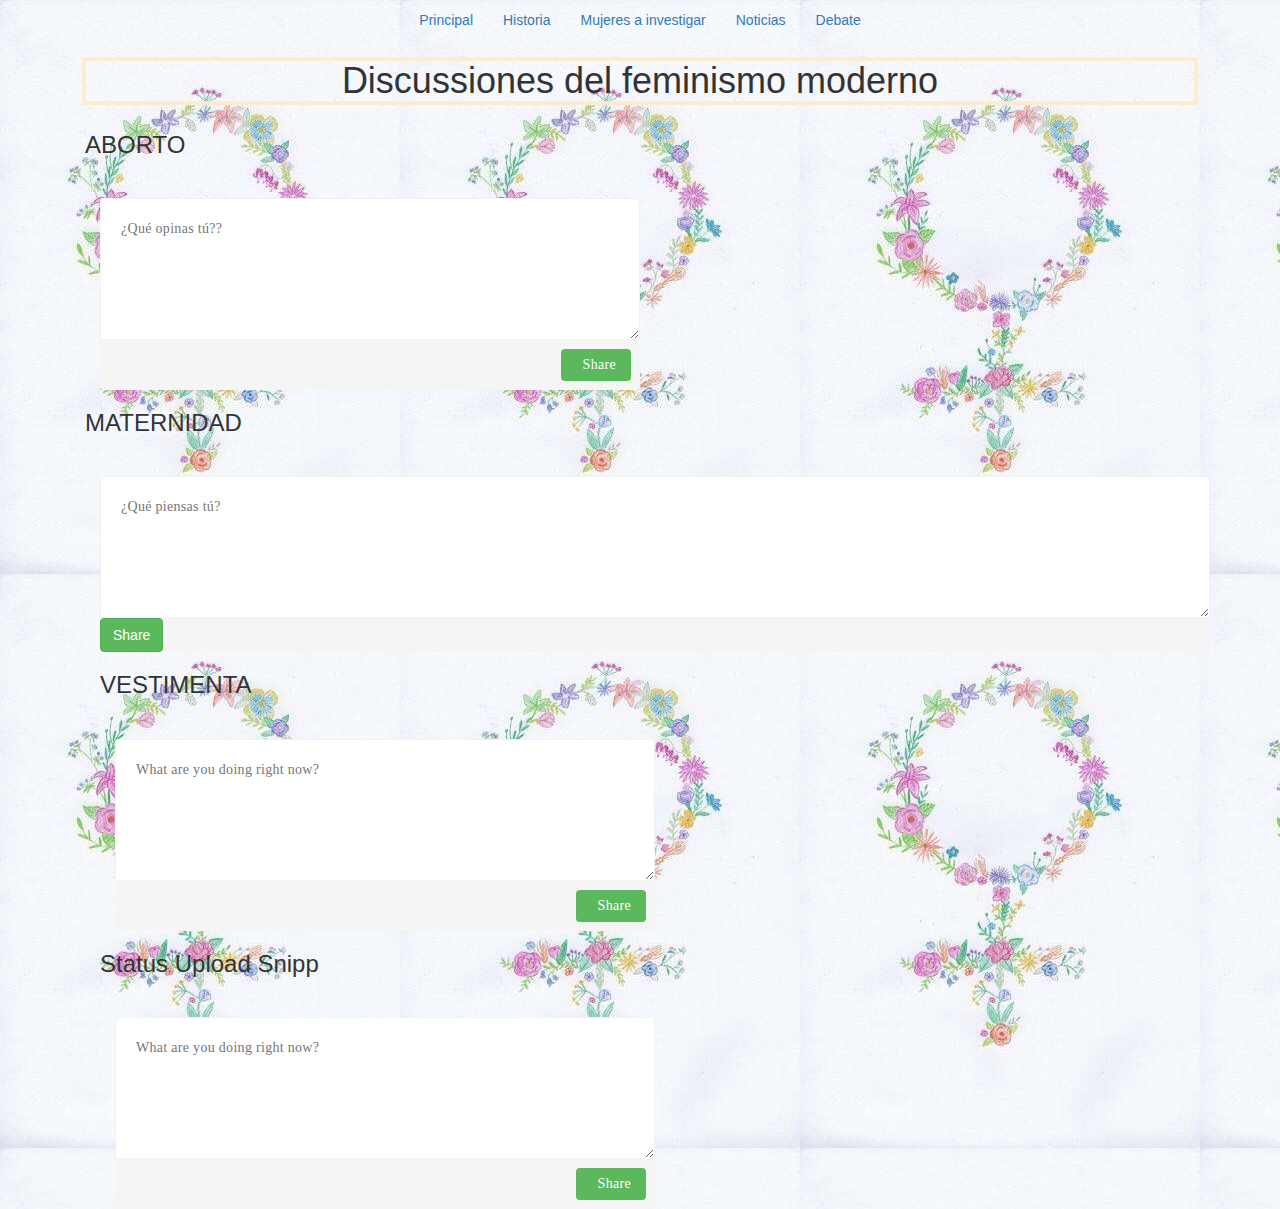
==== debate.html @ 91b27a24 "codelikeagirl" ====
<!doctype html>
<html lang="es">
  <head>

		<link href="//maxcdn.bootstrapcdn.com/bootstrap/3.3.0/css/bootstrap.min.css" rel="stylesheet" id="bootstrap-css">
		<script src="//maxcdn.bootstrapcdn.com/bootstrap/3.3.0/js/bootstrap.min.js"></script>
		<script src="//code.jquery.com/jquery-1.11.1.min.js"></script>
    <!-- Required meta tags -->
    <meta charset="utf-8">
    <meta name="viewport" content="width=device-width, initial-scale=1, shrink-to-fit=no">

    <!-- Bootstrap CSS -->
    <link rel="stylesheet" href="https://stackpath.bootstrapcdn.com/bootstrap/4.3.1/css/bootstrap.min.css" integrity="sha384-ggOyR0iXCbMQv3Xipma34MD+dH/1fQ784/j6cY/iJTQUOhcWr7x9JvoRxT2MZw1T" crossorigin="anonymous">

    <link rel="stylesheet"  href="design.css">
    <title>Feminismo para el siglo XXI</title>
  </head>


  <body>
      
      <div class="container"> 
<div class="row">
    <div class="col-12">
            <ul class="nav justify-content-center">
                    <li class="nav-item">
                        <a class="nav-link active" href="htmlprueba.html">Principal</a>
                    </li>
                    <li class="nav-item">
                        <a class="nav-link" href="historia.html">Historia</a>
                    </li>
                    <li class="nav-item">
                        <a class="nav-link" href="mujeresinteresantes.html">Mujeres a investigar</a>
                    </li>
                    <li class="nav-item">
                            <a class="nav-link" href="noticias.html">Noticias</a>
                        </li>
                    <li class="nav-item">
                            <a class="nav-link" href="debate.html">Debate</a>
                        </li>
                </ul>

    </div>
</div>
        
<h1>Discussiones del feminismo moderno</h1>
<link href="//maxcdn.bootstrapcdn.com/bootstrap/3.3.0/css/bootstrap.min.css" rel="stylesheet" id="bootstrap-css">
<script src="//maxcdn.bootstrapcdn.com/bootstrap/3.3.0/js/bootstrap.min.js"></script>
<script src="//code.jquery.com/jquery-1.11.1.min.js"></script>
<!------ Include the above in your HEAD tag ---------->

<link href="//maxcdn.bootstrapcdn.com/bootstrap/3.3.0/css/bootstrap.min.css" rel="stylesheet" id="bootstrap-css">
<script src="//maxcdn.bootstrapcdn.com/bootstrap/3.3.0/js/bootstrap.min.js"></script>
<script src="//code.jquery.com/jquery-1.11.1.min.js"></script>
<!------ Include the above in your HEAD tag ---------->

 <link rel="stylesheet" href="http://fontawesome.io/assets/font-awesome/css/font-awesome.css">
<div class="container">
	<div class="row">
		<h3>ABORTO</h3>
	</div>
    
    <div class="row">
    
    <div class="col-md-6">
    						<div class="widget-area no-padding blank">
								<div class="status-upload">
									<form>
										<textarea placeholder="¿Qué opinas tú??" ></textarea>
										<ul>
											<li><a title="" data-toggle="tooltip" data-placement="bottom" data-original-title="Audio"><i class="fa fa-music"></i></a></li>
											<li><a title="" data-toggle="tooltip" data-placement="bottom" data-original-title="Video"><i class="fa fa-video-camera"></i></a></li>
											<li><a title="" data-toggle="tooltip" data-placement="bottom" data-original-title="Sound Record"><i class="fa fa-microphone"></i></a></li>
											<li><a title="" data-toggle="tooltip" data-placement="bottom" data-original-title="Picture"><i class="fa fa-picture-o"></i></a></li>
										</ul>
										<button type="submit" class="btn btn-success green"><i class="fa fa-share"></i> Share</button>
									</form>
								</div><!-- Status Upload  -->
							</div><!-- Widget Area -->
						</div>
        
    </div>
</div>





 <link rel="stylesheet" href="http://fontawesome.io/assets/font-awesome/css/font-awesome.css">
<div class="container">
	<div class="row">
		<h3>MATERNIDAD</h3>
	</div>
    
    <div class="row">
    
    <div class="col-12">
    						<div class="widget-area no-padding blank">
								<div class="status-upload">
									<form>
										<textarea placeholder="¿Qué piensas tú?" ></textarea>
										
										<div id="share" button type="submit" class="btn btn-success green"><i class="fa fa-share"></i> Share</button>
									</form>
								</div><!-- Status Upload  -->
							</div><!-- Widget Area -->
						</div>
        
    </div>
</div>
        

<link href="//maxcdn.bootstrapcdn.com/bootstrap/3.3.0/css/bootstrap.min.css" rel="stylesheet" id="bootstrap-css">
<script src="//maxcdn.bootstrapcdn.com/bootstrap/3.3.0/js/bootstrap.min.js"></script>
<script src="//code.jquery.com/jquery-1.11.1.min.js"></script>
<!------ Include the above in your HEAD tag ---------->

<link href="//maxcdn.bootstrapcdn.com/bootstrap/3.3.0/css/bootstrap.min.css" rel="stylesheet" id="bootstrap-css">
<script src="//maxcdn.bootstrapcdn.com/bootstrap/3.3.0/js/bootstrap.min.js"></script>
<script src="//code.jquery.com/jquery-1.11.1.min.js"></script>
<!------ Include the above in your HEAD tag ---------->

 <link rel="stylesheet" href="http://fontawesome.io/assets/font-awesome/css/font-awesome.css">
<div class="container">
	<div class="row">
		<h3>VESTIMENTA</h3>
	</div>
    
    <div class="row">
    
    <div class="col-md-6">
    						<div class="widget-area no-padding blank">
								<div class="status-upload">
									<form>
										<textarea placeholder="What are you doing right now?" ></textarea>
										<ul>
											<li><a title="" data-toggle="tooltip" data-placement="bottom" data-original-title="Audio"><i class="fa fa-music"></i></a></li>
											<li><a title="" data-toggle="tooltip" data-placement="bottom" data-original-title="Video"><i class="fa fa-video-camera"></i></a></li>
											<li><a title="" data-toggle="tooltip" data-placement="bottom" data-original-title="Sound Record"><i class="fa fa-microphone"></i></a></li>
											<li><a title="" data-toggle="tooltip" data-placement="bottom" data-original-title="Picture"><i class="fa fa-picture-o"></i></a></li>
										</ul>
										<button type="submit" class="btn btn-success green"><i class="fa fa-share"></i> Share</button>
									</form>
								</div><!-- Status Upload  -->
							</div><!-- Widget Area -->
						</div>
        
    </div>
</div>
<link href="//maxcdn.bootstrapcdn.com/bootstrap/3.3.0/css/bootstrap.min.css" rel="stylesheet" id="bootstrap-css">
<script src="//maxcdn.bootstrapcdn.com/bootstrap/3.3.0/js/bootstrap.min.js"></script>
<script src="//code.jquery.com/jquery-1.11.1.min.js"></script>
<!------ Include the above in your HEAD tag ---------->

 <link rel="stylesheet" href="http://fontawesome.io/assets/font-awesome/css/font-awesome.css">
<div class="container">
	<div class="row">
		<h3>Status Upload Snipp</h3>
	</div>
    
    <div class="row">
    
    <div class="col-md-6">
    						<div class="widget-area no-padding blank">
								<div class="status-upload">
									<form>
										<textarea placeholder="What are you doing right now?" ></textarea>
										<ul>
											<li><a title="" data-toggle="tooltip" data-placement="bottom" data-original-title="Audio"><i class="fa fa-music"></i></a></li>
											<li><a title="" data-toggle="tooltip" data-placement="bottom" data-original-title="Video"><i class="fa fa-video-camera"></i></a></li>
											<li><a title="" data-toggle="tooltip" data-placement="bottom" data-original-title="Sound Record"><i class="fa fa-microphone"></i></a></li>
											<li><a title="" data-toggle="tooltip" data-placement="bottom" data-original-title="Picture"><i class="fa fa-picture-o"></i></a></li>
										</ul>
										<button type="submit" class="btn btn-success green"><i class="fa fa-share"></i> Share</button>
									</form>
								</div><!-- Status Upload  -->
							</div><!-- Widget Area -->
						</div>
        
    </div>
</div>

    <!-- Optional JavaScript -->
    <!-- jQuery first, then Popper.js, then Bootstrap JS -->
    <script src="https://code.jquery.com/jquery-3.3.1.slim.min.js" integrity="sha384-q8i/X+965DzO0rT7abK41JStQIAqVgRVzpbzo5smXKp4YfRvH+8abtTE1Pi6jizo" crossorigin="anonymous"></script>
    <script src="https://cdnjs.cloudflare.com/ajax/libs/popper.js/1.14.7/umd/popper.min.js" integrity="sha384-UO2eT0CpHqdSJQ6hJty5KVphtPhzWj9WO1clHTMGa3JDZwrnQq4sF86dIHNDz0W1" crossorigin="anonymous"></script>
    <script src="https://stackpath.bootstrapcdn.com/bootstrap/4.3.1/js/bootstrap.min.js" integrity="sha384-JjSmVgyd0p3pXB1rRibZUAYoIIy6OrQ6VrjIEaFf/nJGzIxFDsf4x0xIM+B07jRM" crossorigin="anonymous"></script>
  </body>
</html>
---- design.css ----
body {
    background-image: url("feminismoflores.jpg");

  }
 h1 {
  font-family: "Times New Roman", Times, serif;
      text-align:center;
      
        border: 1px solid blanchedalmond;
        outline-style: solid;
        outline-color: blanchedalmond;
      }
      
    }
  }


  h2 {
    text-align: center;
    color:	#663399;
  }



 body {
    margin-top: 10%;
    margin-bottom: 10%;
    margin-right: 10%;
    margin-left: 10%;
  }

simonedebeauvoir {
align-content: left;

  }

share {
    background-image: url("paper.gif");
  }

 
  

.card {
  background-image: url("manifestacion3.jpg");
  color:white;

}

.indice{

  color:black;

}

.widget-area.blank {
  background: none repeat scroll 0 0 rgba(0, 0, 0, 0);
  -webkit-box-shadow: none;
  -moz-box-shadow: none;
  -ms-box-shadow: none;
  -o-box-shadow: none;
  box-shadow: none;
  }
  body .no-padding {
  padding: 0;
  }
  .widget-area {
  background-color: #fff;
  -webkit-border-radius: 4px;
  -moz-border-radius: 4px;
  -ms-border-radius: 4px;
  -o-border-radius: 4px;
  border-radius: 4px;
  -webkit-box-shadow: 0 0 16px rgba(0, 0, 0, 0.05);
  -moz-box-shadow: 0 0 16px rgba(0, 0, 0, 0.05);
  -ms-box-shadow: 0 0 16px rgba(0, 0, 0, 0.05);
  -o-box-shadow: 0 0 16px rgba(0, 0, 0, 0.05);
  box-shadow: 0 0 16px rgba(0, 0, 0, 0.05);
  float: left;
  margin-top: 30px;
  padding: 25px 30px;
  position: relative;
  width: 100%;
  }
  .status-upload {
  background: none repeat scroll 0 0 #f5f5f5;
  -webkit-border-radius: 4px;
  -moz-border-radius: 4px;
  -ms-border-radius: 4px;
  -o-border-radius: 4px;
  border-radius: 4px;
  float: left;
  width: 100%;
  }
  .status-upload form {
  float: left;
  width: 100%;
  }
  .status-upload form textarea {
  background: none repeat scroll 0 0 #fff;
  border: medium none;
  -webkit-border-radius: 4px 4px 0 0;
  -moz-border-radius: 4px 4px 0 0;
  -ms-border-radius: 4px 4px 0 0;
  -o-border-radius: 4px 4px 0 0;
  border-radius: 4px 4px 0 0;
  color: #777777;
  float: left;
  font-family: Lato;
  font-size: 14px;
  height: 142px;
  letter-spacing: 0.3px;
  padding: 20px;
  width: 100%;
  resize:vertical;
  outline:none;
  border: 1px solid #F2F2F2;
  }
  
  .status-upload ul {
  float: left;
  list-style: none outside none;
  margin: 0;
  padding: 0 0 0 15px;
  width: auto;
  }
  .status-upload ul > li {
  float: left;
  }
  .status-upload ul > li > a {
  -webkit-border-radius: 4px;
  -moz-border-radius: 4px;
  -ms-border-radius: 4px;
  -o-border-radius: 4px;
  border-radius: 4px;
  color: #777777;
  float: left;
  font-size: 14px;
  height: 30px;
  line-height: 30px;
  margin: 10px 0 10px 10px;
  text-align: center;
  -webkit-transition: all 0.4s ease 0s;
  -moz-transition: all 0.4s ease 0s;
  -ms-transition: all 0.4s ease 0s;
  -o-transition: all 0.4s ease 0s;
  transition: all 0.4s ease 0s;
  width: 30px;
  cursor: pointer;
  }
  .status-upload ul > li > a:hover {
  background: none repeat scroll 0 0 #606060;
  color: #fff;
  }
  .status-upload form button {
  border: medium none;
  -webkit-border-radius: 4px;
  -moz-border-radius: 4px;
  -ms-border-radius: 4px;
  -o-border-radius: 4px;
  border-radius: 4px;
  color: #fff;
  float: right;
  font-family: Lato;
  font-size: 14px;
  letter-spacing: 0.3px;
  margin-right: 9px;
  margin-top: 9px;
  padding: 6px 15px;
  }
  .dropdown > a > span.green:before {
  border-left-color: #2dcb73;
  }
  .status-upload form button > i {
  margin-right: 7px;
  }
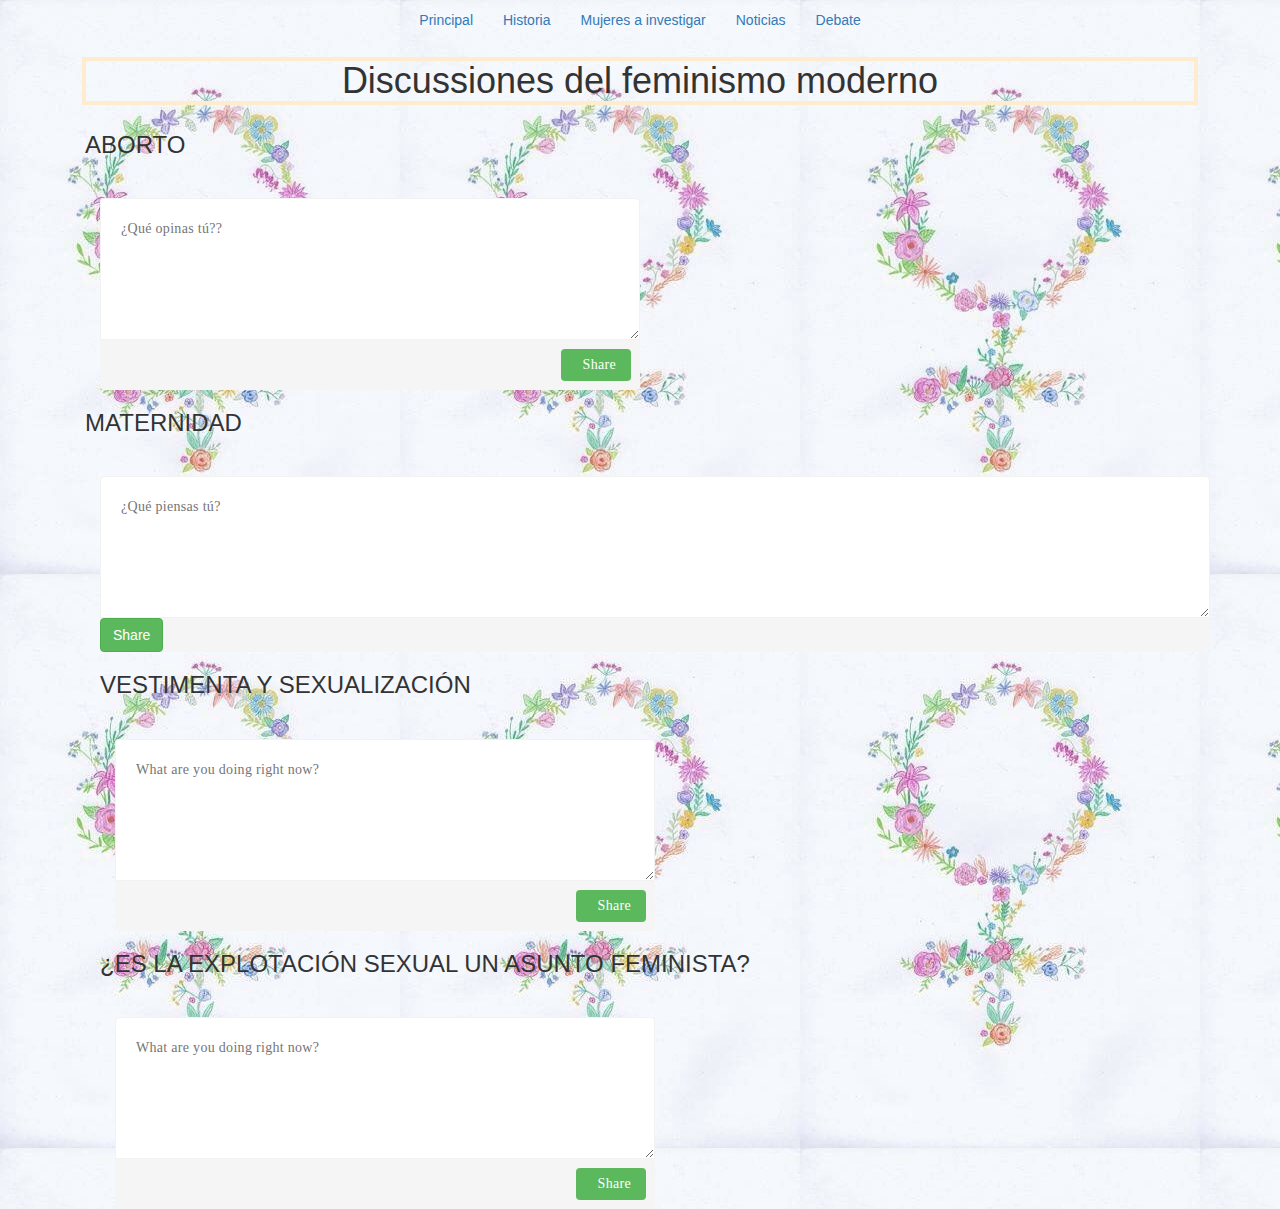
==== commit 0d337e2c: "que se pueda ir a la pagina principal" ====
--- a/debate.html
+++ b/debate.html
@@ -123,7 +123,7 @@
  <link rel="stylesheet" href="http://fontawesome.io/assets/font-awesome/css/font-awesome.css">
 <div class="container">
 	<div class="row">
-		<h3>VESTIMENTA</h3>
+		<h3>VESTIMENTA Y SEXUALIZACIÓN</h3>
 	</div>
     
     <div class="row">
@@ -155,7 +155,7 @@
  <link rel="stylesheet" href="http://fontawesome.io/assets/font-awesome/css/font-awesome.css">
 <div class="container">
 	<div class="row">
-		<h3>Status Upload Snipp</h3>
+		<h3>¿ES LA EXPLOTACIÓN SEXUAL UN ASUNTO FEMINISTA?</h3>
 	</div>
     
     <div class="row">
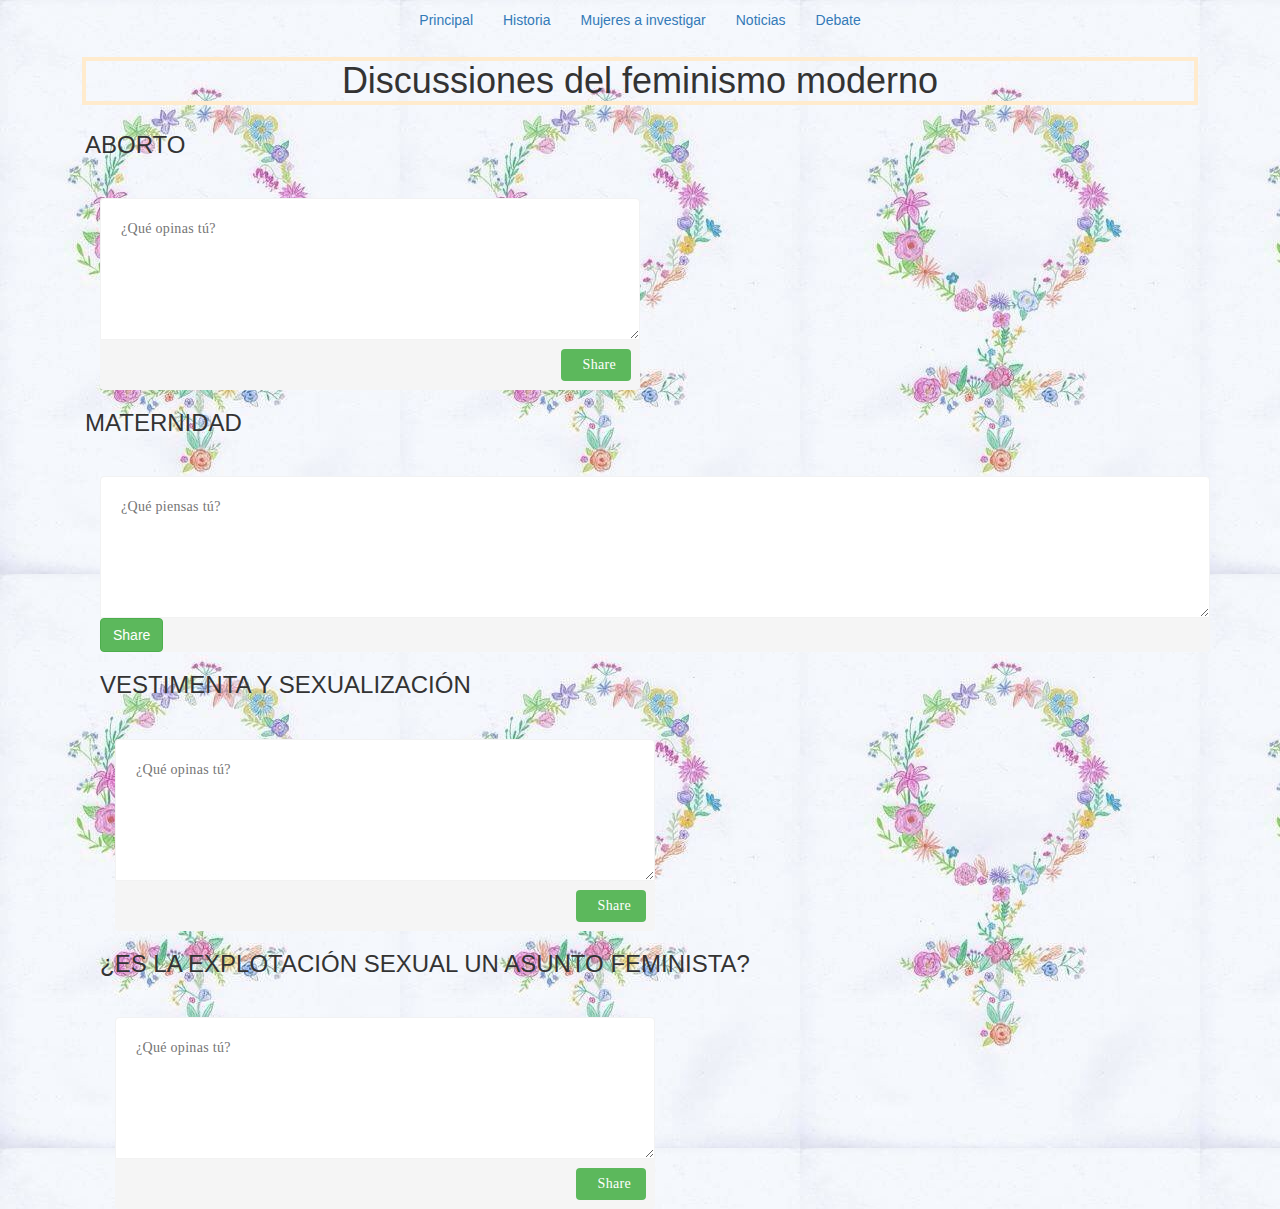
==== commit 4d7ef646: "para que se vea bein" ====
--- a/debate.html
+++ b/debate.html
@@ -20,11 +20,11 @@
   <body>
       
       <div class="container"> 
-<div class="row">
+<div class="row" class="row-nav">
     <div class="col-12">
             <ul class="nav justify-content-center">
                     <li class="nav-item">
-                        <a class="nav-link active" href="htmlprueba.html">Principal</a>
+                        <a class="nav-link active" href="index.html">Principal</a>
                     </li>
                     <li class="nav-item">
                         <a class="nav-link" href="historia.html">Historia</a>
@@ -66,7 +66,7 @@
     						<div class="widget-area no-padding blank">
 								<div class="status-upload">
 									<form>
-										<textarea placeholder="¿Qué opinas tú??" ></textarea>
+										<textarea placeholder="¿Qué opinas tú?" ></textarea>
 										<ul>
 											<li><a title="" data-toggle="tooltip" data-placement="bottom" data-original-title="Audio"><i class="fa fa-music"></i></a></li>
 											<li><a title="" data-toggle="tooltip" data-placement="bottom" data-original-title="Video"><i class="fa fa-video-camera"></i></a></li>
@@ -132,7 +132,7 @@
     						<div class="widget-area no-padding blank">
 								<div class="status-upload">
 									<form>
-										<textarea placeholder="What are you doing right now?" ></textarea>
+										<textarea placeholder="¿Qué opinas tú?" ></textarea>
 										<ul>
 											<li><a title="" data-toggle="tooltip" data-placement="bottom" data-original-title="Audio"><i class="fa fa-music"></i></a></li>
 											<li><a title="" data-toggle="tooltip" data-placement="bottom" data-original-title="Video"><i class="fa fa-video-camera"></i></a></li>
@@ -164,7 +164,7 @@
     						<div class="widget-area no-padding blank">
 								<div class="status-upload">
 									<form>
-										<textarea placeholder="What are you doing right now?" ></textarea>
+										<textarea placeholder="¿Qué opinas tú?" ></textarea>
 										<ul>
 											<li><a title="" data-toggle="tooltip" data-placement="bottom" data-original-title="Audio"><i class="fa fa-music"></i></a></li>
 											<li><a title="" data-toggle="tooltip" data-placement="bottom" data-original-title="Video"><i class="fa fa-video-camera"></i></a></li>
--- a/design.css
+++ b/design.css
@@ -13,6 +13,7 @@
       
     }
   }
+
 
 
   h2 {
@@ -52,6 +53,15 @@
   color:black;
 
 }
+
+.row-nav{
+  font-family: "Times New Roman", Times, serif;
+  color:#A9A9A9;
+
+  background-blend-mode: hard-light
+}
+
+
 
 .widget-area.blank {
   background: none repeat scroll 0 0 rgba(0, 0, 0, 0);
@@ -149,7 +159,7 @@
   cursor: pointer;
   }
   .status-upload ul > li > a:hover {
-  background: none repeat scroll 0 0 #606060;
+  background: none repeat scroll 0 0 #9932CC;
   color: #fff;
   }
   .status-upload form button {
@@ -169,7 +179,7 @@
   padding: 6px 15px;
   }
   .dropdown > a > span.green:before {
-  border-left-color: #2dcb73;
+  border-left-color:#9932CC;
   }
   .status-upload form button > i {
   margin-right: 7px;
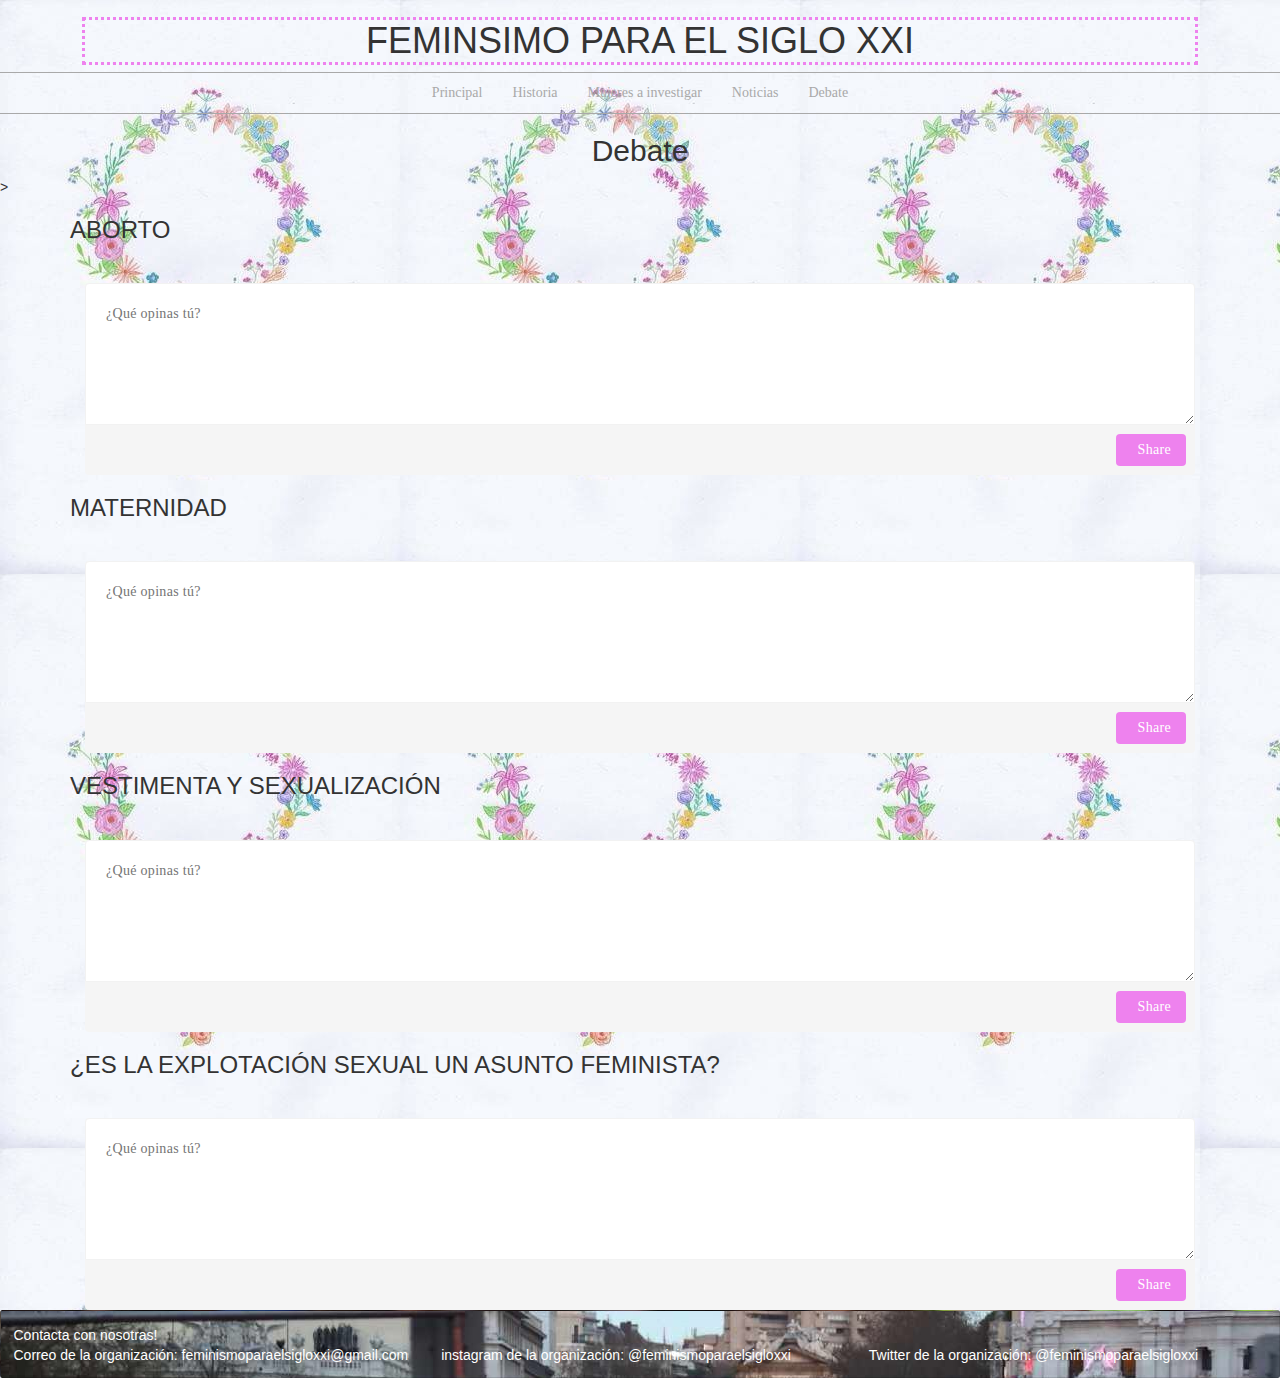
==== commit 84897c5a: "ngehniurg" ====
--- a/debate.html
+++ b/debate.html
@@ -13,37 +13,44 @@
     <link rel="stylesheet" href="https://stackpath.bootstrapcdn.com/bootstrap/4.3.1/css/bootstrap.min.css" integrity="sha384-ggOyR0iXCbMQv3Xipma34MD+dH/1fQ784/j6cY/iJTQUOhcWr7x9JvoRxT2MZw1T" crossorigin="anonymous">
 
     <link rel="stylesheet"  href="design.css">
-    <title>Feminismo para el siglo XXI</title>
+    
   </head>
 
 
   <body>
-      
+
+
+
+		
       <div class="container"> 
-<div class="row" class="row-nav">
-    <div class="col-12">
-            <ul class="nav justify-content-center">
-                    <li class="nav-item">
-                        <a class="nav-link active" href="index.html">Principal</a>
-                    </li>
-                    <li class="nav-item">
-                        <a class="nav-link" href="historia.html">Historia</a>
-                    </li>
-                    <li class="nav-item">
-                        <a class="nav-link" href="mujeresinteresantes.html">Mujeres a investigar</a>
-                    </li>
-                    <li class="nav-item">
-                            <a class="nav-link" href="noticias.html">Noticias</a>
-                        </li>
-                    <li class="nav-item">
-                            <a class="nav-link" href="debate.html">Debate</a>
-                        </li>
-                </ul>
-
-    </div>
-</div>
-        
-<h1>Discussiones del feminismo moderno</h1>
+			<h1>FEMINSIMO PARA EL SIGLO XXI</h1>
+		</div>
+		<div class="indice">
+		<div class="row row-nav">
+			<div class="col-12">
+					<ul class="nav justify-content-center">
+							<li class="nav-item">
+								<a class="nav-link active blanco" href="index.html">Principal</a>
+							</li>
+							<li class="nav-item">
+								<a class="nav-link blanco" href="historia.html">Historia</a>
+							</li>
+							<li class="nav-item">
+								<a class="nav-link blanco" href="mujeresinteresantes.html">Mujeres a investigar</a>
+							</li>
+							<li class="nav-item">
+									<a class="nav-link blanco " href="noticias.html">Noticias</a>
+								</li>
+							<li class="nav-item">
+									<a class="nav-link blanco " href="debate.html">Debate</a>
+								</li>
+						</ul>
+		
+			</div>
+		</div>
+		</div>     
+		
+<h2>Debate</h2>>
 <link href="//maxcdn.bootstrapcdn.com/bootstrap/3.3.0/css/bootstrap.min.css" rel="stylesheet" id="bootstrap-css">
 <script src="//maxcdn.bootstrapcdn.com/bootstrap/3.3.0/js/bootstrap.min.js"></script>
 <script src="//code.jquery.com/jquery-1.11.1.min.js"></script>
@@ -62,7 +69,7 @@
     
     <div class="row">
     
-    <div class="col-md-6">
+    <div class="col-12">
     						<div class="widget-area no-padding blank">
 								<div class="status-upload">
 									<form>
@@ -73,7 +80,7 @@
 											<li><a title="" data-toggle="tooltip" data-placement="bottom" data-original-title="Sound Record"><i class="fa fa-microphone"></i></a></li>
 											<li><a title="" data-toggle="tooltip" data-placement="bottom" data-original-title="Picture"><i class="fa fa-picture-o"></i></a></li>
 										</ul>
-										<button type="submit" class="btn btn-success green"><i class="fa fa-share"></i> Share</button>
+										<button type="submit" class="btn btn-ttc" class="boton"><i class="fa fa-share"></i> Share</button>
 									</form>
 								</div><!-- Status Upload  -->
 							</div><!-- Widget Area -->
@@ -95,17 +102,25 @@
     <div class="row">
     
     <div class="col-12">
-    						<div class="widget-area no-padding blank">
-								<div class="status-upload">
-									<form>
-										<textarea placeholder="¿Qué piensas tú?" ></textarea>
-										
-										<div id="share" button type="submit" class="btn btn-success green"><i class="fa fa-share"></i> Share</button>
-									</form>
-								</div><!-- Status Upload  -->
-							</div><!-- Widget Area -->
-						</div>
-        
+		
+			<div class="widget-area no-padding blank">
+					<div class="status-upload">
+						<form>
+							<textarea placeholder="¿Qué opinas tú?" ></textarea>
+							<ul>
+								<li><a title="" data-toggle="tooltip" data-placement="bottom" data-original-title="Audio"><i class="fa fa-music"></i></a></li>
+								<li><a title="" data-toggle="tooltip" data-placement="bottom" data-original-title="Video"><i class="fa fa-video-camera"></i></a></li>
+								<li><a title="" data-toggle="tooltip" data-placement="bottom" data-original-title="Sound Record"><i class="fa fa-microphone"></i></a></li>
+								<li><a title="" data-toggle="tooltip" data-placement="bottom" data-original-title="Picture"><i class="fa fa-picture-o"></i></a></li>
+							</ul>
+							<button type="submit" class="btn btn-ttc" class="boton"><i class="fa fa-share"></i> Share</button>
+						</form>
+					</div><!-- Status Upload  -->
+				</div><!-- Widget Area -->
+			</div>
+
+
+
     </div>
 </div>
         
@@ -128,7 +143,7 @@
     
     <div class="row">
     
-    <div class="col-md-6">
+    <div class="col-12">
     						<div class="widget-area no-padding blank">
 								<div class="status-upload">
 									<form>
@@ -139,7 +154,7 @@
 											<li><a title="" data-toggle="tooltip" data-placement="bottom" data-original-title="Sound Record"><i class="fa fa-microphone"></i></a></li>
 											<li><a title="" data-toggle="tooltip" data-placement="bottom" data-original-title="Picture"><i class="fa fa-picture-o"></i></a></li>
 										</ul>
-										<button type="submit" class="btn btn-success green"><i class="fa fa-share"></i> Share</button>
+										<button type="submit" class="btn btn-ttc" class="boton"><i class="fa fa-share"></i> Share</button>
 									</form>
 								</div><!-- Status Upload  -->
 							</div><!-- Widget Area -->
@@ -160,7 +175,7 @@
     
     <div class="row">
     
-    <div class="col-md-6">
+    <div class="col-12">
     						<div class="widget-area no-padding blank">
 								<div class="status-upload">
 									<form>
@@ -171,7 +186,7 @@
 											<li><a title="" data-toggle="tooltip" data-placement="bottom" data-original-title="Sound Record"><i class="fa fa-microphone"></i></a></li>
 											<li><a title="" data-toggle="tooltip" data-placement="bottom" data-original-title="Picture"><i class="fa fa-picture-o"></i></a></li>
 										</ul>
-										<button type="submit" class="btn btn-success green"><i class="fa fa-share"></i> Share</button>
+										<button type="submit" class="btn btn-ttc" class="boton"><i class="fa fa-share"></i> Share</button>
 									</form>
 								</div><!-- Status Upload  -->
 							</div><!-- Widget Area -->
@@ -179,7 +194,28 @@
         
     </div>
 </div>
-
+<div class="card" >
+		<div class="row">
+			<div class="col-xl-12 col-lg-12 col-md-12 col-sm-12"></div>
+		</div>
+			<div class="card-body">
+			  Contacta con nosotras!
+			  <div class="row">
+					<div class="col-xl-4 col-lg-4 col-md-4 col-sm-4">
+						Correo de la organización: feminismoparaelsigloxxi@gmail.com
+					</div>
+	
+					 <div class="col-xl-4 col-lg-4 col-md-4 col-sm-4"> 
+						instagram de la organización: @feminismoparaelsigloxxi
+					</div>
+	
+					<div  class="col-xl-4 col-lg-4 col-md-4 col-sm-4">
+						Twitter de la organización: @feminismoparaelsigloxxi
+					</div>
+					</div>
+			</div>
+		  </div>
+	
     <!-- Optional JavaScript -->
     <!-- jQuery first, then Popper.js, then Bootstrap JS -->
     <script src="https://code.jquery.com/jquery-3.3.1.slim.min.js" integrity="sha384-q8i/X+965DzO0rT7abK41JStQIAqVgRVzpbzo5smXKp4YfRvH+8abtTE1Pi6jizo" crossorigin="anonymous"></script>
--- a/design.css
+++ b/design.css
@@ -6,38 +6,38 @@
   font-family: "Times New Roman", Times, serif;
       text-align:center;
       
-        border: 1px solid blanchedalmond;
-        outline-style: solid;
-        outline-color: blanchedalmond;
+        border: 1px double transparent;
+        outline-style: dotted;
+        outline-color: violet;
       }
       
-    }
-  }
+    
 
 
+ h2{
 
-  h2 {
-    text-align: center;
-    color:	#663399;
-  }
+  font-family: "Times New Roman", Times, serif;
+  text-align:center;
+  color: 	#9932CC;
+ }
 
+.black {
 
+color: black;
+}
 
  body {
     margin-top: 10%;
     margin-bottom: 10%;
     margin-right: 10%;
-    margin-left: 10%;
+    margin-left:10%;
   }
 
-simonedebeauvoir {
+.simonedebeauvoir {
 align-content: left;
 
   }
 
-share {
-    background-image: url("paper.gif");
-  }
 
  
   
@@ -53,14 +53,16 @@
   color:black;
 
 }
+.blanco{
 
+  color:#A9A9A9;
+}
 .row-nav{
   font-family: "Times New Roman", Times, serif;
-  color:#A9A9A9;
+  border: 1px solid #A9A9A9 ;
 
-  background-blend-mode: hard-light
+  background-blend-mode: hard-light;
 }
-
 
 
 .widget-area.blank {
@@ -159,7 +161,7 @@
   cursor: pointer;
   }
   .status-upload ul > li > a:hover {
-  background: none repeat scroll 0 0 #9932CC;
+  background: none repeat scroll 0 0 #606060;
   color: #fff;
   }
   .status-upload form button {
@@ -179,9 +181,15 @@
   padding: 6px 15px;
   }
   .dropdown > a > span.green:before {
-  border-left-color:#9932CC;
+  border-left-color: violet;
   }
   .status-upload form button > i {
   margin-right: 7px;
   }
-  + 
+.btn-ttc {
+
+color: violet;
+background-color: violet ;
+
+}
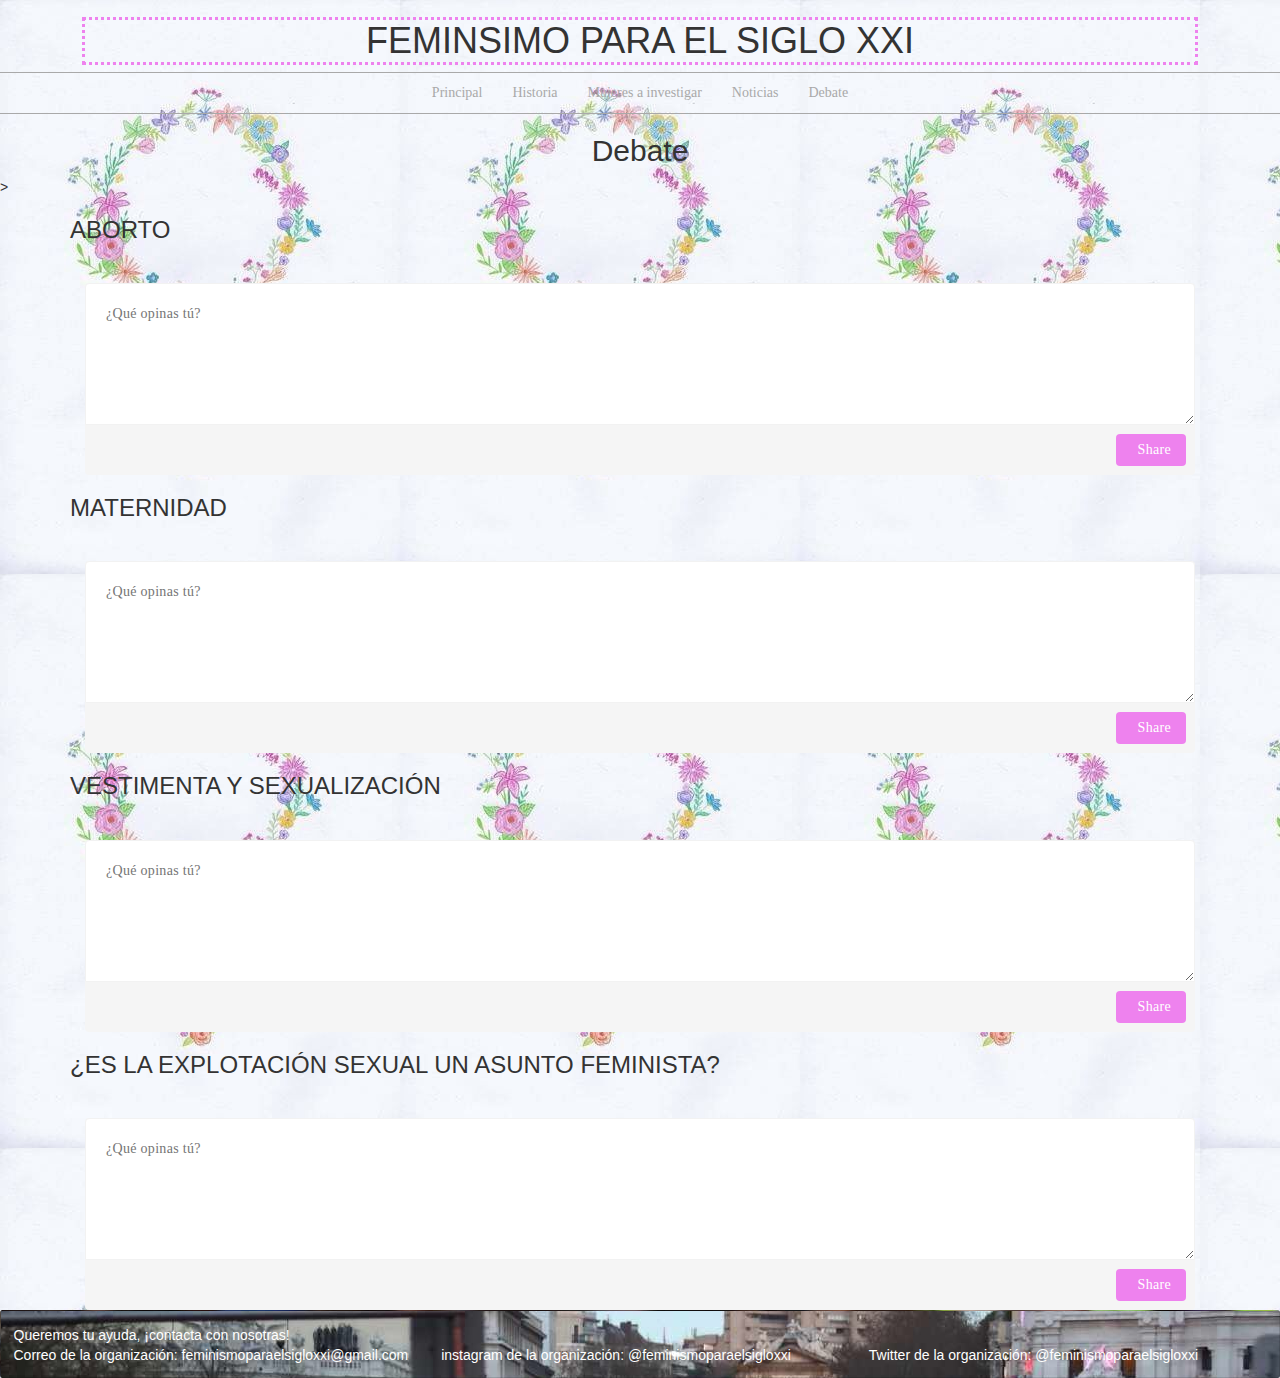
==== commit 0bbe99c7: "ultimos retoques" ====
--- a/debate.html
+++ b/debate.html
@@ -199,7 +199,7 @@
 			<div class="col-xl-12 col-lg-12 col-md-12 col-sm-12"></div>
 		</div>
 			<div class="card-body">
-			  Contacta con nosotras!
+					Queremos tu ayuda, ¡contacta con nosotras!
 			  <div class="row">
 					<div class="col-xl-4 col-lg-4 col-md-4 col-sm-4">
 						Correo de la organización: feminismoparaelsigloxxi@gmail.com
